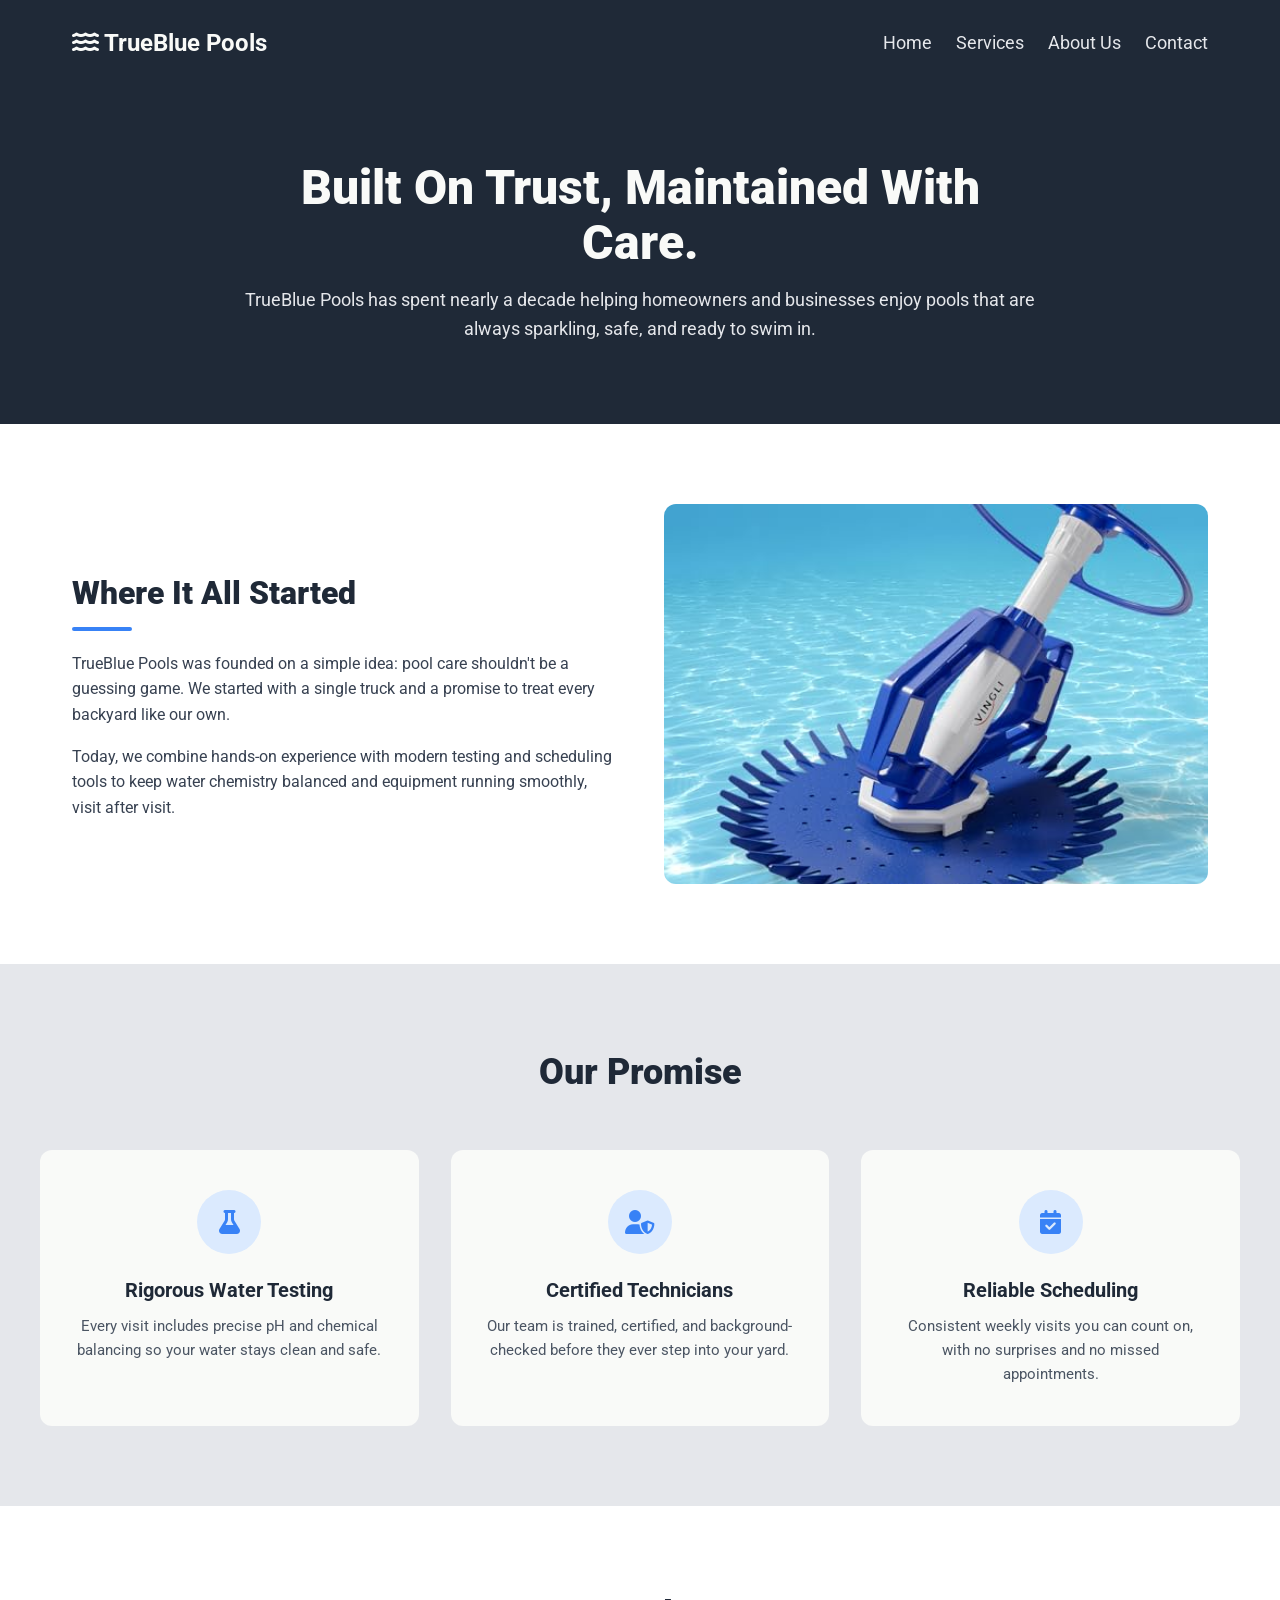
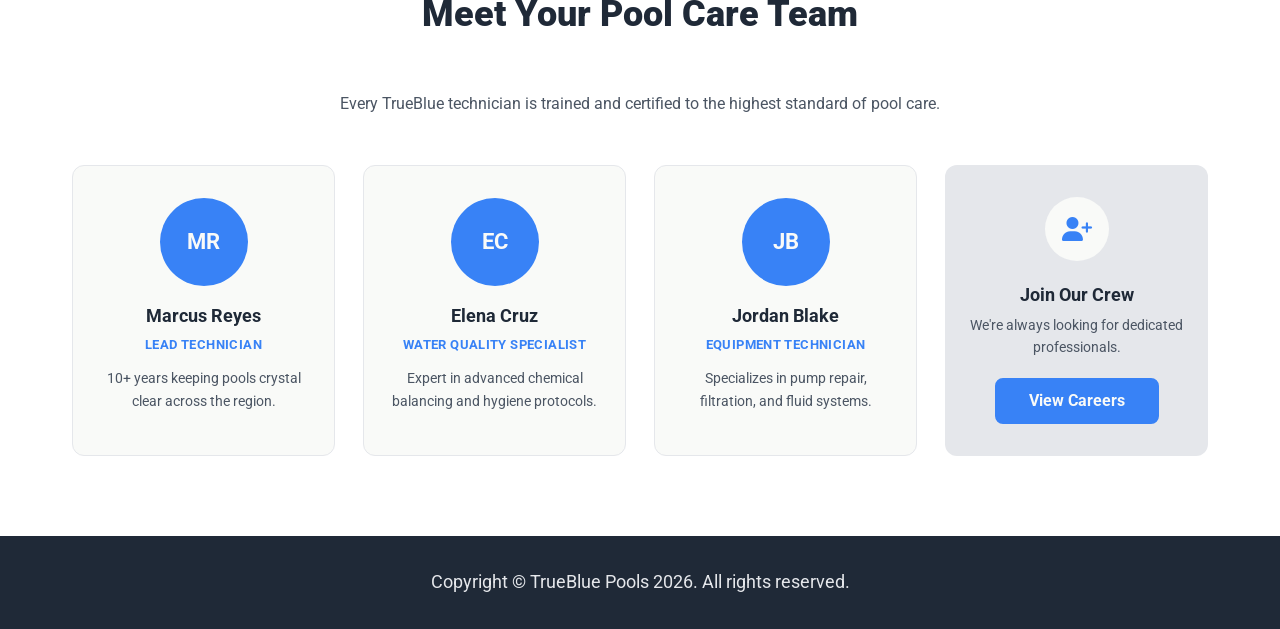
==== about.html @ f7dd8c34 "organized project files Html files and style.css located in root directory. Images moved to public/i" ====
<!doctype html>
<html lang="en">
  <head>
    <meta charset="UTF-8">
    <meta name="viewport" content="width=device-width, initial-scale=1.0">
    <title>About Us - TrueBlue Pools</title>
    <link rel="preconnect" href="https://fonts.googleapis.com">
    <link rel="preconnect" href="https://fonts.gstatic.com" crossorigin>
    <link
      href="https://fonts.googleapis.com/css2?family=Roboto:ital,wght@0,300;0,400;0,700;0,900;1,300&display=swap"
      rel="stylesheet">
    <link
      rel="stylesheet"
      href="https://cdnjs.cloudflare.com/ajax/libs/font-awesome/6.4.0/css/all.min.css">
    <link rel="stylesheet" href="style.css">
  </head>
  <body class="about-page">
    <header class="header">
      <div class="nav-container">
        <div class="logo"><i class="fa-solid fa-water"></i> TrueBlue Pools</div>
        <input type="checkbox" id="burger-toggle" class="burger-toggle">
        <label for="burger-toggle" class="burger-label">
          <i class="fa-solid fa-bars"></i>
        </label>
       <nav class="nav-menu">
          <ul class="nav-links">
            <li><a href="index.html">Home</a></li>
            <li><a href="services.html">Services</a></li>
            <li><a href="about.html">About Us</a></li>
            <li><a href="contact.html">Contact</a></li>
          </ul>
        </nav>
      </div>
    </header>
    <main>
      <section class="about-hero">
        <div class="about-hero-container">
          <h1 class="about-hero-title">
            Built On Trust, Maintained With Care.
          </h1>
          <p class="about-hero-subtitle">
            TrueBlue Pools has spent nearly a decade helping homeowners and
            businesses enjoy pools that are always sparkling, safe, and ready to
            swim in.
          </p>
        </div>
      </section>   
      <section class="about-story">
        <div class="about-story-container">
          <div class="about-story-text">
            <h2>Where It All Started</h2>
            <span class="about-divider"></span>
            <p>
              TrueBlue Pools was founded on a simple idea: pool care shouldn't
              be a guessing game. We started with a single truck and a promise
              to treat every backyard like our own.
            </p>
            <p>
              Today, we combine hands-on experience with modern testing and
              scheduling tools to keep water chemistry balanced and equipment
              running smoothly, visit after visit.
            </p>
          </div>
          <div class="about-story-image">
            <img
              src="public/img/Pool Vacuum.jpg"
              alt="TrueBlue Pools technician cleaning a residential pool">
          </div>
        </div>
      </section>   
      <section class="about-promise">
        <div class="about-promise-container">
          <h2 class="about-section-header">Our Promise</h2>
          <div class="about-promise-cards">
            <div class="about-promise-card">
              <div class="about-promise-icon">
                <i class="fa-solid fa-flask"></i>
              </div>
              <h3>Rigorous Water Testing</h3>
              <p>
                Every visit includes precise pH and chemical balancing so your
                water stays clean and safe.
              </p>
            </div>
            <div class="about-promise-card">
              <div class="about-promise-icon">
                <i class="fa-solid fa-user-shield"></i>
              </div>
              <h3>Certified Technicians</h3>
              <p>
                Our team is trained, certified, and background-checked before
                they ever step into your yard.
              </p>
            </div>
            <div class="about-promise-card">
              <div class="about-promise-icon">
                <i class="fa-solid fa-calendar-check"></i>
              </div>
              <h3>Reliable Scheduling</h3>
              <p>
                Consistent weekly visits you can count on, with no surprises and
                no missed appointments.
              </p>
            </div>
          </div>
        </div>
      </section>   
      <section class="about-team">
        <div class="about-team-container">
          <h2 class="about-section-header">Meet Your Pool Care Team</h2>
          <p class="about-team-subtitle">
            Every TrueBlue technician is trained and certified to the highest
            standard of pool care.
          </p>
          <div class="about-team-grid">
            <div class="about-team-card">
              <div class="about-avatar-placeholder"><span>MR</span></div>
              <h3>Marcus Reyes</h3>
              <p class="about-team-role">Lead Technician</p>
              <p class="about-team-bio">
                10+ years keeping pools crystal clear across the region.
              </p>
            </div>
            <div class="about-team-card">
              <div class="about-avatar-placeholder"><span>EC</span></div>
              <h3>Elena Cruz</h3>
              <p class="about-team-role">Water Quality Specialist</p>
              <p class="about-team-bio">
                Expert in advanced chemical balancing and hygiene protocols.
              </p>
            </div>
            <div class="about-team-card">
              <div class="about-avatar-placeholder"><span>JB</span></div>
              <h3>Jordan Blake</h3>
              <p class="about-team-role">Equipment Technician</p>
              <p class="about-team-bio">
                Specializes in pump repair, filtration, and fluid systems.
              </p>
            </div>
            <div class="about-team-card about-team-cta">
              <div class="about-promise-icon">
                <i class="fa-solid fa-user-plus"></i>
              </div>
              <h3>Join Our Crew</h3>
              <p>We're always looking for dedicated professionals.</p>
              <a href="error.html" class="btn-primary">View Careers</a>
            </div>
          </div>
        </div>
      </section>
    </main>
    <footer class="footer">
      <p>Copyright &copy; TrueBlue Pools 2026. All rights reserved.</p>
    </footer>
  </body>
</html>
---- style.css ----
* {
  box-sizing: border-box;
  margin: 0;
  padding: 0;
}

body {
  font-family: "Roboto", sans-serif;
  line-height: 1.6;
  color: #1f2937;
}

.header {
  background-color: #1f2937;
  color: #f9faf8;
  position: fixed;
  height: 80px;
  width: 100%;
  z-index: 10;
}

.nav-container {
  display: flex;
  justify-content: space-between;
  align-items: center;
  max-width: 1200px;
  margin: 0 auto;
  padding: 1.5rem 2rem;
  position: relative;
}

.logo {
  font-size: 24px;
  font-weight: 700;
  color: #f9faf8;
}

.burger-toggle {
  display: none;
}

.burger-label {
  display: none;
  font-size: 1.5rem;
  color: #f9faf8;
  cursor: pointer;
}

.nav-links {
  display: flex;
  list-style: none;
  gap: 1.5rem;
}

.nav-links a {
  color: #e5e7eb;
  font-size: 18px;
  text-decoration: none;
  transition: color 0.3s ease;
}

.nav-links a:hover {
  color: #3882f6;
}

.btn-primary {
  display: inline-block;
  background-color: #3882f6;
  color: #f9faf8;
  padding: 0.5rem 2rem;
  border-radius: 8px;
  text-decoration: none;
  font-weight: 700;
  border: 2px solid #3882f6;
  transition: background-color 0.3s ease;
}

.btn-primary:hover {
  background-color: #2563eb;
}

.footer {
  background-color: #1f2937;
  color: #e5e7eb;
  text-align: center;
  padding: 2rem 0;
  margin-top: 3rem;
  font-size: 18px;
}

.home-page .hero-section {
  background-color: #1f2937;
  color: #f9faf8;
  padding: 5rem 2rem;
}

.home-page .hero-container {
  max-width: 1200px;
  margin: 0 auto;
  display: flex;
  align-items: center;
  justify-content: space-between;
  gap: 2rem;
}

.home-page .hero-left {
  flex: 1;
}

.home-page .hero-title {
  font-size: 48px;
  font-weight: 900;
  color: #f9faf8;
  line-height: 1.1;
  margin-bottom: 0.75rem;
}

.home-page .hero-subtitle {
  font-size: 18px;
  color: #e5e7eb;
  margin-bottom: 1.5rem;
}

.home-page .hero-right {
  flex: 1;
  display: flex;
  justify-content: center;
}

.home-page .hero-image-placeholder {
  width: 100%;
  max-width: 500px;
  height: auto;
  object-fit: cover;
  border-radius: 8px;
}

.home-page .info-section {
  max-width: 1200px;
  margin: 4rem auto;
  padding: 0 2rem;
}

.home-page .info-header {
  text-align: center;
  font-size: 36px;
  font-weight: 900;
  color: #1f2937;
  margin-bottom: 3rem;
}

.home-page .info-cards-container {
  display: flex;
  flex-wrap: wrap;
  justify-content: center;
  gap: 2.5rem;
}

.home-page .info-card {
  flex: 1 1 200px;
  max-width: 240px;
  display: flex;
  flex-direction: column;
  align-items: center;
  text-align: center;
}

.home-page .card-img-wrapper img {
  width: 150px;
  height: 150px;
  object-fit: cover;
  border-radius: 15px;
  border: 4px solid #3882f6;
  margin-bottom: 0.75rem;
}

.home-page .card-text {
  font-size: 18px;
  color: #1f2937;
}

.home-page .quote-section {
  background-color: #e5e7eb;
  padding: 6rem 2rem;
  display: flex;
  justify-content: center;
}

.home-page .quote-container {
  max-width: 800px;
  width: 100%;
}

.home-page .quote-text {
  font-size: 36px;
  font-weight: 300;
  font-style: italic;
  color: #1f2937;
  line-height: 1.3;
}

.home-page .quote-author {
  text-align: right;
  font-size: 24px;
  font-weight: 700;
  color: #1f2937;
  margin-top: 0.5rem;
}

.home-page .cta-section {
  max-width: 1200px;
  margin: 6rem auto;
  padding: 0 2rem;
}

.home-page .cta-box {
  background-color: #3882f6;
  color: #f9faf8;
  border-radius: 12px;
  padding: 3rem 5rem;
  display: flex;
  justify-content: space-between;
  align-items: center;
}

.home-page .cta-title {
  font-size: 24px;
  font-weight: 700;
  margin-bottom: 0.25rem;
}

.home-page .cta-subtitle {
  font-size: 18px;
  color: #e5e7eb;
}

.home-page .btn-cta {
  border: 2px solid #f9faf8;
}

.services-hero {
  text-align: center;
  padding: 4rem 1.5rem 2.5rem 1.5rem;
  background-color: #f8fafc;
  border-bottom: 1px solid #e2e8f0;
}

.services-hero h1 {
  font-size: 2.5rem;
  margin-bottom: 0.75rem;
  color: #1e293b;
  font-family: "Roboto", sans-serif;
  font-weight: 700;
}

.services-hero p {
  font-size: 1.125rem;
  color: #475569;
  max-width: 680px;
  margin: 0 auto;
  font-family: "Roboto", sans-serif;
  line-height: 1.6;
}

.services-grid-container {
  max-width: 1200px;
  margin: 3rem auto;
  padding: 0 1.5rem;
  display: grid;
  grid-template-columns: repeat(auto-fit, minmax(270px, 1fr));
  gap: 2rem;
}

.services-card {
  background: #ffffff;
  border: 1px solid #e2e8f0;
  border-radius: 10px;
  overflow: hidden;
  transition:
    transform 0.25s ease,
    box-shadow 0.25s ease,
    border-color 0.25s ease;
  display: flex;
  flex-direction: column;
}

.services-card:hover {
  transform: translateY(-5px);
  box-shadow: 0 12px 24px rgba(0, 119, 182, 0.12);
  border-color: #0077b6;
}

.services-card-img-wrapper {
  width: 100%;
  height: 190px;
  overflow: hidden;
  background-color: #e2e8f0;
}

.services-card-img-wrapper img {
  width: 100%;
  height: 100%;
  object-fit: cover;
  transition: transform 0.3s ease;
}

.services-card:hover .services-card-img-wrapper img {
  transform: scale(1.04);
}

.services-card-content {
  padding: 1.75rem 1.5rem;
  text-align: center;
  flex-grow: 1;
}

.services-card-icon {
  font-size: 2.25rem;
  color: #0077b6;
  margin-bottom: 0.85rem;
}

.services-card h3 {
  font-size: 1.25rem;
  margin-bottom: 0.75rem;
  color: #1e293b;
  font-family: "Roboto", sans-serif;
  font-weight: 700;
}

.services-card p {
  color: #64748b;
  line-height: 1.6;
  font-size: 0.95rem;
  font-family: "Roboto", sans-serif;
}

.services-page-body main .cta-section {
  max-width: 1200px;
  margin: 6rem auto;
  padding: 0 2rem;
}

.services-page-body main .cta-box {
  background-color: #3882f6;
  color: #f9faf8;
  border-radius: 12px;
  padding: 3rem 5rem;
  display: flex;
  justify-content: space-between;
  align-items: center;
}

.services-page-body main .cta-title {
  font-size: 24px;
  font-weight: 700;
  margin-bottom: 0.25rem;
}

.services-page-body main .cta-subtitle {
  font-size: 18px;
  color: #e5e7eb;
}

.services-page-body main .btn-cta {
  border: 2px solid #f9faf8;
}
main {
  padding-top: 80px;
}

.contact-page main {
  display: flex;
  flex-direction: column;
  gap: 100px;
  background-color: #1e293b;
  color: white;
  padding: 100px 15vw;
  font-family: "Roboto", sans-serif;
}

.contact-page .contact-hero {
  display: block;
  position: relative;
}

.contact-page .contact-bgpicture {
  inset: 0;
  position: absolute;
  background-size: cover;
  background-position: 75%;
  background-image: url("public/img/contact-pool.jpg");
  transform: scaleX(-1);
}
.contact-page .contact-picture-mask {
  position: absolute;
  inset: 0;
  background: linear-gradient(
    90deg,
    hsla(215, 28%, 17%) 30%,
    hsla(215, 28%, 17%, 0.897) 45%,
    hsla(215, 28%, 17%, 0.36) 73%,
    hsla(0, 15%, 5%, 0.145) 88%
  );
}
.contact-page .contact-left {
  position: relative;
  display: flex;
  align-items: center;
  height: 400px;
}

.contact-page .contact-title {
  font-size: 34px;
  font-weight: 600;
}

.contact-page .contact-signup {
  display: block;
  position: relative;
  background-color: #3882f6;
  color: white;
  border-radius: 10px;
  padding: 50px;
  font-size: 22px;
  align-self: flex-start;
}
.contact-page .contact-panels {
  display: flex;
  gap: 20px;
  padding: 0;
}
.contact-page .contact-details {
  display: flex;
  flex-direction: column;
  align-self: center;
  max-width: 800px;
  flex: 1;
}
.contact-page .contact-panels .contact-details > span > i {
  margin-right: 5px;
}
.contact-page .contact-formArea {
  display: flex;
  flex-direction: column;
  max-width: 400px;
  gap: 20px;
  flex: 1;
}

.contact-page #contact-form {
  display: flex;
  flex-direction: column;
  gap: 8px;
  font-size: 14px;
}
.contact-page #contact-form > input {
  padding: 10px;
}

.contact-page #contact-form > textarea {
  padding: 10px;
  height: 100px;
}

.contact-page #contact-form .contact-form-checkbox {
  display: flex;
  flex-direction: row-reverse;
  justify-content: flex-end;
  align-items: center;
  gap: 10px;
  padding: 20px 0;
}
.contact-page .contact-form-button {
  width: 160px;
  padding: 10px 20px;
  cursor: pointer;
  background-color: #3882f6;
  color: #f9faf8;
  border-radius: 8px;
  text-decoration: none;
  font-weight: 700;
  border: 2px solid #3882f6;
  transition: background-color 0.3s ease;
}
.contact-page .contact-form-button:hover {
  background-color: #2563eb;
}
.contact-page .footer {
  margin: 0;
}

.about-page .about-hero {
  background-color: #1f2937;
  color: #f9faf8;
  padding: 5rem 2rem;
  text-align: center;
}

.about-page .about-hero-container {
  max-width: 800px;
  margin: 0 auto;
}

.about-page .about-hero-title {
  font-size: 48px;
  font-weight: 900;
  line-height: 1.15;
  margin-bottom: 1rem;
  color: #f9faf8;
}

.about-page .about-hero-subtitle {
  font-size: 18px;
  color: #e5e7eb;
}

.about-page .about-story {
  max-width: 1200px;
  margin: 5rem auto;
  padding: 0 2rem;
}

.about-page .about-story-container {
  display: flex;
  align-items: center;
  gap: 3rem;
}

.about-page .about-story-text {
  flex: 1;
}

.about-page .about-story-text h2 {
  font-size: 32px;
  font-weight: 900;
  color: #1f2937;
  margin-bottom: 0.5rem;
}

.about-page .about-divider {
  display: block;
  width: 60px;
  height: 4px;
  background-color: #3882f6;
  border-radius: 2px;
  margin-bottom: 1.25rem;
}

.about-page .about-story-text p {
  font-size: 16px;
  color: #374151;
  margin-bottom: 1rem;
}

.about-page .about-story-text p:last-child {
  margin-bottom: 0;
}

.about-page .about-story-image {
  flex: 1;
}

.about-page .about-story-image img {
  width: 100%;
  height: 380px;
  object-fit: cover;
  border-radius: 12px;
  display: block;
}

.about-page .about-promise {
  background-color: #e5e7eb;
  padding: 5rem 2rem;
}

.about-page .about-promise-container {
  max-width: 1200px;
  margin: 0 auto;
}

.about-page .about-section-header {
  text-align: center;
  font-size: 36px;
  font-weight: 900;
  color: #1f2937;
  margin-bottom: 3rem;
}

.about-page .about-promise-cards {
  display: grid;
  grid-template-columns: repeat(3, 1fr);
  gap: 2rem;
}

.about-page .about-promise-card {
  background-color: #f9faf8;
  border-radius: 12px;
  padding: 2.5rem 2rem;
  text-align: center;
}

.about-page .about-promise-icon {
  width: 64px;
  height: 64px;
  border-radius: 50%;
  background-color: #dbeafe;
  color: #3882f6;
  font-size: 24px;
  display: flex;
  align-items: center;
  justify-content: center;
  margin: 0 auto 1.25rem;
}

.about-page .about-promise-card h3 {
  font-size: 20px;
  font-weight: 700;
  color: #1f2937;
  margin-bottom: 0.5rem;
}

.about-page .about-promise-card p {
  font-size: 15px;
  color: #4b5563;
}

.about-page .about-team {
  max-width: 1200px;
  margin: 5rem auto;
  padding: 0 2rem;
  text-align: center;
}

.about-page .about-team-subtitle {
  font-size: 16px;
  color: #4b5563;
  max-width: 600px;
  margin: 0 auto 3rem;
}

.about-page .about-team-grid {
  display: grid;
  grid-template-columns: repeat(4, 1fr);
  gap: 1.75rem;
}

.about-page .about-team-card {
  background-color: #f9faf8;
  border: 1px solid #e5e7eb;
  border-radius: 12px;
  padding: 2rem 1.5rem;
  text-align: center;
}

.about-page .about-avatar-placeholder {
  width: 88px;
  height: 88px;
  border-radius: 50%;
  background-color: #3882f6;
  color: #f9faf8;
  font-size: 22px;
  font-weight: 700;
  display: flex;
  align-items: center;
  justify-content: center;
  margin: 0 auto 1rem;
}

.about-page .about-team-card h3 {
  font-size: 18px;
  font-weight: 700;
  color: #1f2937;
  margin-bottom: 0.25rem;
}

.about-page .about-team-role {
  font-size: 13px;
  font-weight: 700;
  color: #3882f6;
  text-transform: uppercase;
  letter-spacing: 0.03em;
  margin-bottom: 0.75rem;
}

.about-page .about-team-bio {
  font-size: 14px;
  color: #4b5563;
}

.about-page .about-team-cta {
  display: flex;
  flex-direction: column;
  align-items: center;
  justify-content: center;
  background-color: #e5e7eb;
  border: none;
}

.about-page .about-team-cta .about-promise-icon {
  background-color: #f9faf8;
}

.about-page .about-team-cta p {
  font-size: 14px;
  color: #4b5563;
  margin-bottom: 1.25rem;
}

.error-page {
  background-color: #1f2937;
}
.error-page main {
  display: flex;
  flex-direction: column;
  min-height: 60vh;
}

.error-page .error-hero {
  background-color: #1f2937;
  color: #f9faf8;
  width: 100%;
  display: flex;
  align-items: center;
  justify-content: center;
  padding: 6rem 2rem;
}

.error-page .error-container {
  max-width: 560px;
  text-align: center;
}

.error-page .error-icon {
  font-size: 44px;
  color: #3882f6;
  margin-bottom: 1rem;
}

.error-page .error-code {
  font-size: 96px;
  font-weight: 900;
  color: #f9faf8;
  line-height: 1;
  margin-bottom: 0.5rem;
}

.error-page .error-title {
  font-size: 32px;
  font-weight: 900;
  color: #f9faf8;
  margin-bottom: 0.75rem;
}

.error-page .error-subtitle {
  font-size: 18px;
  color: #e5e7eb;
  margin-bottom: 2rem;
}

.error-page .footer {
  margin-top: 0;
}
@media (max-width: 992px) {
  .about-page .about-team-grid {
    grid-template-columns: repeat(2, 1fr);
  }

  .about-page .about-hero-title {
    font-size: 36px;
  }

  .error-page .error-code {
    font-size: 72px;
  }

  .error-page .error-title {
    font-size: 26px;
  }
}

@media (max-width: 768px) {
  .burger-label {
    display: block;
  }

  .nav-menu {
    display: none;
    position: absolute;
    top: 100%;
    left: 0;
    width: 100%;
    background-color: #1f2937;
    padding: 1rem 0;
    z-index: 10;
  }

  .nav-links {
    flex-direction: column;
    align-items: center;
    gap: 1rem;
  }

  .burger-toggle:checked ~ .nav-menu {
    display: block;
  }

  .home-page .hero-container {
    flex-direction: column;
    text-align: center;
  }

  .home-page .cta-box {
    flex-direction: column;
    gap: 1.5rem;
    text-align: center;
    padding: 2rem;
  }

  .services-page-body main .cta-box {
    flex-direction: column;
    gap: 1.5rem;
    text-align: center;
    padding: 2rem !important;
  }
  .home-page .quote-text {
    font-size: 24px;
  }

  .contact-page main {
    padding: 100px 7vw;
  }
  .contact-page .contact-section {
    gap: 40px;
    background-color: #1e293b;
    color: white;
    padding: 40px 8vw;
    font-family: "Roboto", sans-serif;
  }
  .contact-page .contact-picture-mask {
    background: linear-gradient(
      180deg,
      hsla(215, 28%, 17%) 20%,
      hsla(215, 28%, 17%, 0.737) 33%,
      hsla(215, 28%, 17%, 0.85) 45%,
      hsla(215, 28%, 17%, 0.737) 63%,
      hsla(215, 28%, 17%) 80%
    );
  }
  .contact-page .contact-bgpicture {
    background-position: 45%;
  }

  .contact-page .contact-title {
    font-size: 24px;
    margin: 0 auto;
  }

  .contact-page .contact-signup {
    background-color: #3882f6;
    color: white;
    border-radius: 10px;
    padding: 20px;
    font-size: 18px;
    text-align: center;
  }

  .contact-page .contact-panels {
    flex-direction: column-reverse;
    padding: 0;
    gap: 80px;
  }

  .contact-page .contact-form-button {
    width: 100%;
    padding: 10px 20px;
    cursor: pointer;
    align-self: center;
  }

  .contact-page .contact-details {
    align-self: flex-start;
    color: rgb(213, 213, 213);
  }
  .about-page .about-hero {
    padding: 3.5rem 1.5rem;
  }

  .about-page .about-hero-title {
    font-size: 28px;
  }

  .about-page .about-story-container {
    flex-direction: column;
  }

  .about-page .about-story-image img {
    height: 260px;
  }

  .about-page .about-promise-cards {
    grid-template-columns: 1fr;
  }

  .about-page .about-team-grid {
    grid-template-columns: 1fr;
  }

  .about-page .about-section-header {
    font-size: 28px;
  }

  .error-page main {
    flex: 1;
  }
  .error-page .error-hero {
    padding: none;
  }

  .error-page .error-code {
    font-size: 56px;
  }

  .error-page .error-title {
    font-size: 22px;
  }

  .error-page .error-subtitle {
    font-size: 16px;
  }
}
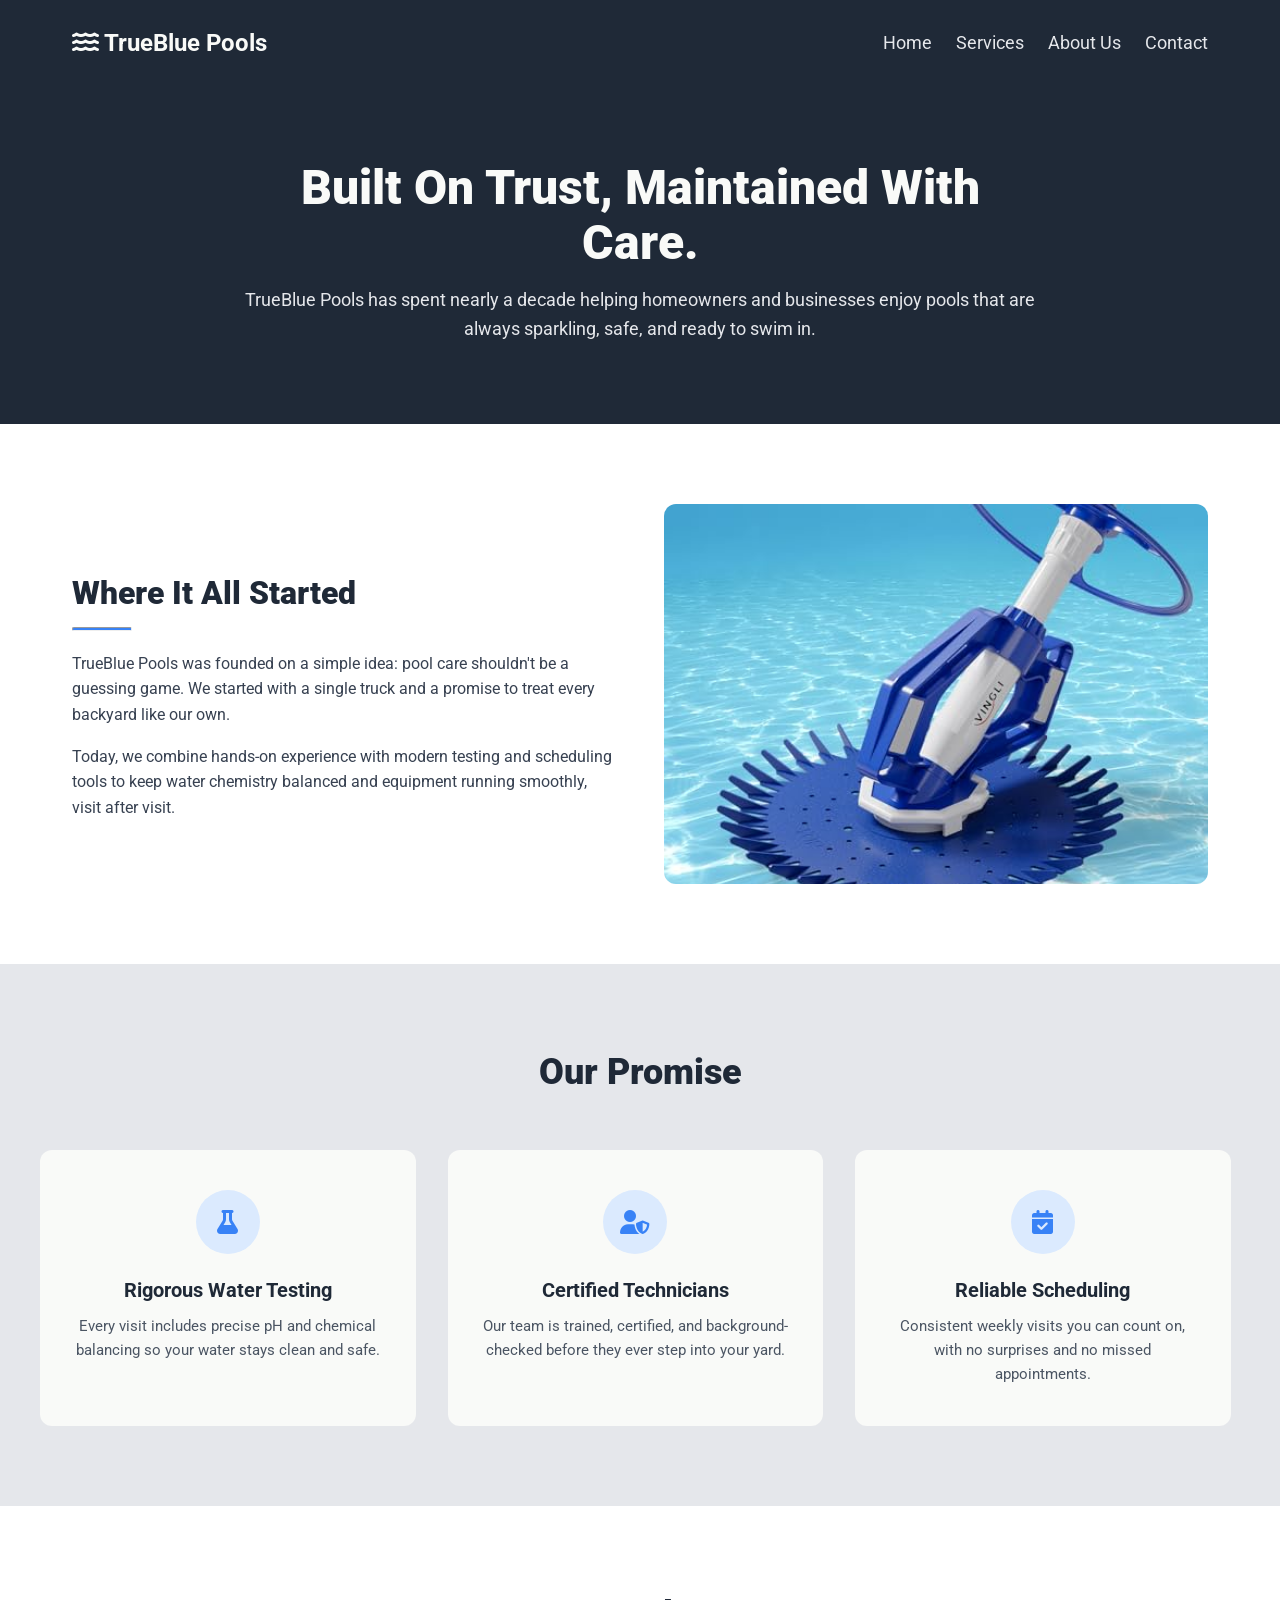
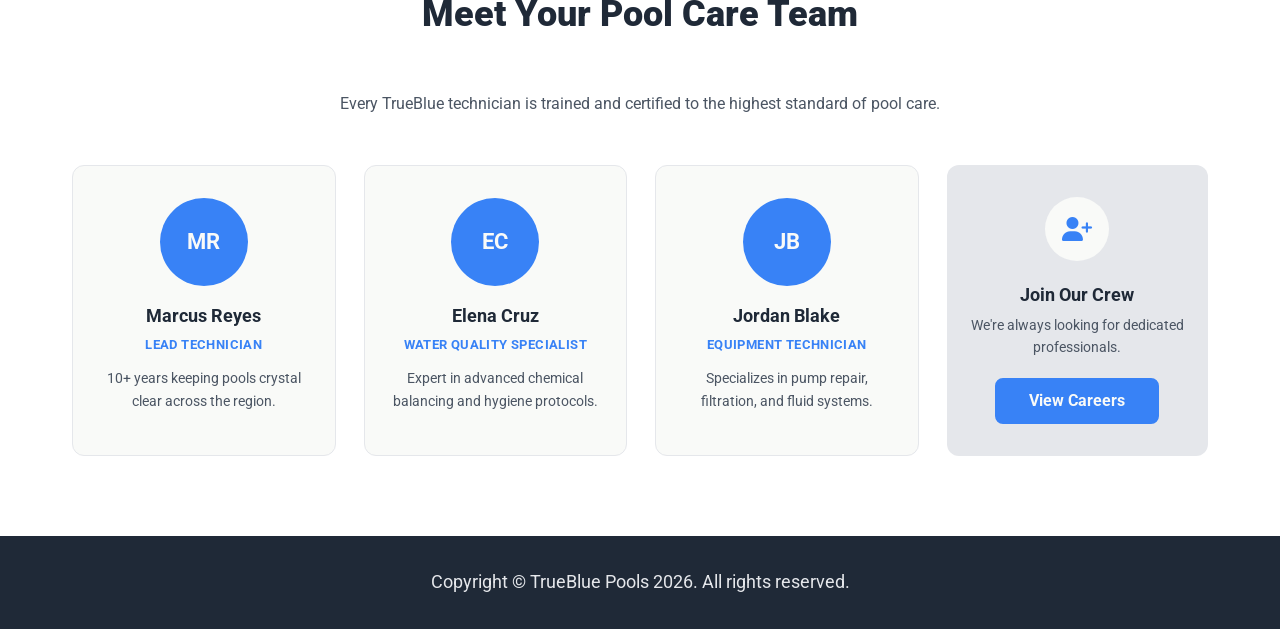
==== commit d45fbc40: "divs removed, grids replaced removed rest of divs where possible replaced grid elements with flex" ====
--- a/about.html
+++ b/about.html
@@ -16,21 +16,21 @@
   </head>
   <body class="about-page">
     <header class="header">
-      <div class="nav-container">
-        <div class="logo"><i class="fa-solid fa-water"></i> TrueBlue Pools</div>
+      <nav class="nav-container">
+        <a href="index.html" class="logo"><i class="fa-solid fa-water"></i> TrueBlue Pools</a>
         <input type="checkbox" id="burger-toggle" class="burger-toggle">
         <label for="burger-toggle" class="burger-label">
           <i class="fa-solid fa-bars"></i>
         </label>
-       <nav class="nav-menu">
+       <div class="nav-menu">
           <ul class="nav-links">
             <li><a href="index.html">Home</a></li>
             <li><a href="services.html">Services</a></li>
             <li><a href="about.html">About Us</a></li>
             <li><a href="contact.html">Contact</a></li>
           </ul>
-        </nav>
-      </div>
+        </div>
+      </nav>
     </header>
     <main>
       <section class="about-hero">
@@ -49,7 +49,7 @@
         <div class="about-story-container">
           <div class="about-story-text">
             <h2>Where It All Started</h2>
-            <span class="about-divider"></span>
+            <hr/>
             <p>
               TrueBlue Pools was founded on a simple idea: pool care shouldn't
               be a guessing game. We started with a single truck and a promise
@@ -61,18 +61,18 @@
               running smoothly, visit after visit.
             </p>
           </div>
-          <div class="about-story-image">
+          <figure class="about-story-image">
             <img
               src="public/img/Pool Vacuum.jpg"
               alt="TrueBlue Pools technician cleaning a residential pool">
-          </div>
+          </figure>
         </div>
       </section>   
       <section class="about-promise">
         <div class="about-promise-container">
           <h2 class="about-section-header">Our Promise</h2>
           <div class="about-promise-cards">
-            <div class="about-promise-card">
+            <article class="about-promise-card">
               <div class="about-promise-icon">
                 <i class="fa-solid fa-flask"></i>
               </div>
@@ -81,8 +81,8 @@
                 Every visit includes precise pH and chemical balancing so your
                 water stays clean and safe.
               </p>
-            </div>
-            <div class="about-promise-card">
+            </article>
+            <article class="about-promise-card">
               <div class="about-promise-icon">
                 <i class="fa-solid fa-user-shield"></i>
               </div>
@@ -91,8 +91,8 @@
                 Our team is trained, certified, and background-checked before
                 they ever step into your yard.
               </p>
-            </div>
-            <div class="about-promise-card">
+            </article>
+            <article class="about-promise-card">
               <div class="about-promise-icon">
                 <i class="fa-solid fa-calendar-check"></i>
               </div>
@@ -101,7 +101,7 @@
                 Consistent weekly visits you can count on, with no surprises and
                 no missed appointments.
               </p>
-            </div>
+            </article>
           </div>
         </div>
       </section>   
@@ -112,39 +112,39 @@
             Every TrueBlue technician is trained and certified to the highest
             standard of pool care.
           </p>
-          <div class="about-team-grid">
-            <div class="about-team-card">
+          <div class="about-team-flex">
+            <article class="about-team-card">
               <div class="about-avatar-placeholder"><span>MR</span></div>
               <h3>Marcus Reyes</h3>
               <p class="about-team-role">Lead Technician</p>
               <p class="about-team-bio">
                 10+ years keeping pools crystal clear across the region.
               </p>
-            </div>
-            <div class="about-team-card">
+            </article>
+            <article class="about-team-card">
               <div class="about-avatar-placeholder"><span>EC</span></div>
               <h3>Elena Cruz</h3>
               <p class="about-team-role">Water Quality Specialist</p>
               <p class="about-team-bio">
                 Expert in advanced chemical balancing and hygiene protocols.
               </p>
-            </div>
-            <div class="about-team-card">
+            </article>
+            <article class="about-team-card">
               <div class="about-avatar-placeholder"><span>JB</span></div>
               <h3>Jordan Blake</h3>
               <p class="about-team-role">Equipment Technician</p>
               <p class="about-team-bio">
                 Specializes in pump repair, filtration, and fluid systems.
               </p>
-            </div>
-            <div class="about-team-card about-team-cta">
+            </article>
+            <section class="about-team-card about-team-cta">
               <div class="about-promise-icon">
                 <i class="fa-solid fa-user-plus"></i>
               </div>
               <h3>Join Our Crew</h3>
               <p>We're always looking for dedicated professionals.</p>
               <a href="error.html" class="btn-primary">View Careers</a>
-            </div>
+            </section>
           </div>
         </div>
       </section>
--- a/style.css
+++ b/style.css
@@ -33,6 +33,7 @@
   font-size: 24px;
   font-weight: 700;
   color: #f9faf8;
+  text-decoration: none;
 }
 
 .burger-toggle {
@@ -262,13 +263,12 @@
   line-height: 1.6;
 }
 
-.services-grid-container {
+.services-container {
   max-width: 1200px;
   margin: 3rem auto;
   padding: 0 1.5rem;
-  display: grid;
-  grid-template-columns: repeat(auto-fit, minmax(270px, 1fr));
-  gap: 2rem;
+  display: flex;
+  gap: 20px;
 }
 
 .services-card {
@@ -280,6 +280,7 @@
     transform 0.25s ease,
     box-shadow 0.25s ease,
     border-color 0.25s ease;
+  flex: 0.5;
   display: flex;
   flex-direction: column;
 }
@@ -435,6 +436,7 @@
   flex-direction: column;
   align-self: center;
   max-width: 800px;
+  font-style: normal;
   flex: 1;
 }
 .contact-page .contact-panels .contact-details > span > i {
@@ -537,8 +539,7 @@
   color: #1f2937;
   margin-bottom: 0.5rem;
 }
-
-.about-page .about-divider {
+hr {
   display: block;
   width: 60px;
   height: 4px;
@@ -588,8 +589,7 @@
 }
 
 .about-page .about-promise-cards {
-  display: grid;
-  grid-template-columns: repeat(3, 1fr);
+  display: flex;
   gap: 2rem;
 }
 
@@ -598,6 +598,7 @@
   border-radius: 12px;
   padding: 2.5rem 2rem;
   text-align: center;
+  flex: 0.33;
 }
 
 .about-page .about-promise-icon {
@@ -639,9 +640,8 @@
   margin: 0 auto 3rem;
 }
 
-.about-page .about-team-grid {
-  display: grid;
-  grid-template-columns: repeat(4, 1fr);
+.about-page .about-team-flex {
+  display: flex;
   gap: 1.75rem;
 }
 
@@ -651,6 +651,7 @@
   border-radius: 12px;
   padding: 2rem 1.5rem;
   text-align: center;
+  flex: 0.25;
 }
 
 .about-page .about-avatar-placeholder {
@@ -762,10 +763,14 @@
   margin-top: 0;
 }
 @media (max-width: 992px) {
-  .about-page .about-team-grid {
-    grid-template-columns: repeat(2, 1fr);
-  }
-
+  .about-page .about-team-flex {
+    flex-wrap: wrap;
+  }
+
+.about-page .about-team-card {
+  min-width: 300px;
+  flex: 1;
+}
   .about-page .about-hero-title {
     font-size: 36px;
   }
@@ -817,6 +822,9 @@
     padding: 2rem;
   }
 
+  .services-container {
+    flex-direction: column;
+  }
   .services-page-body main .cta-box {
     flex-direction: column;
     gap: 1.5rem;
@@ -899,11 +907,11 @@
   }
 
   .about-page .about-promise-cards {
-    grid-template-columns: 1fr;
-  }
-
-  .about-page .about-team-grid {
-    grid-template-columns: 1fr;
+    flex-direction: column;
+  }
+
+  .about-page .about-team-flex {
+    flex-direction: column;
   }
 
   .about-page .about-section-header {
